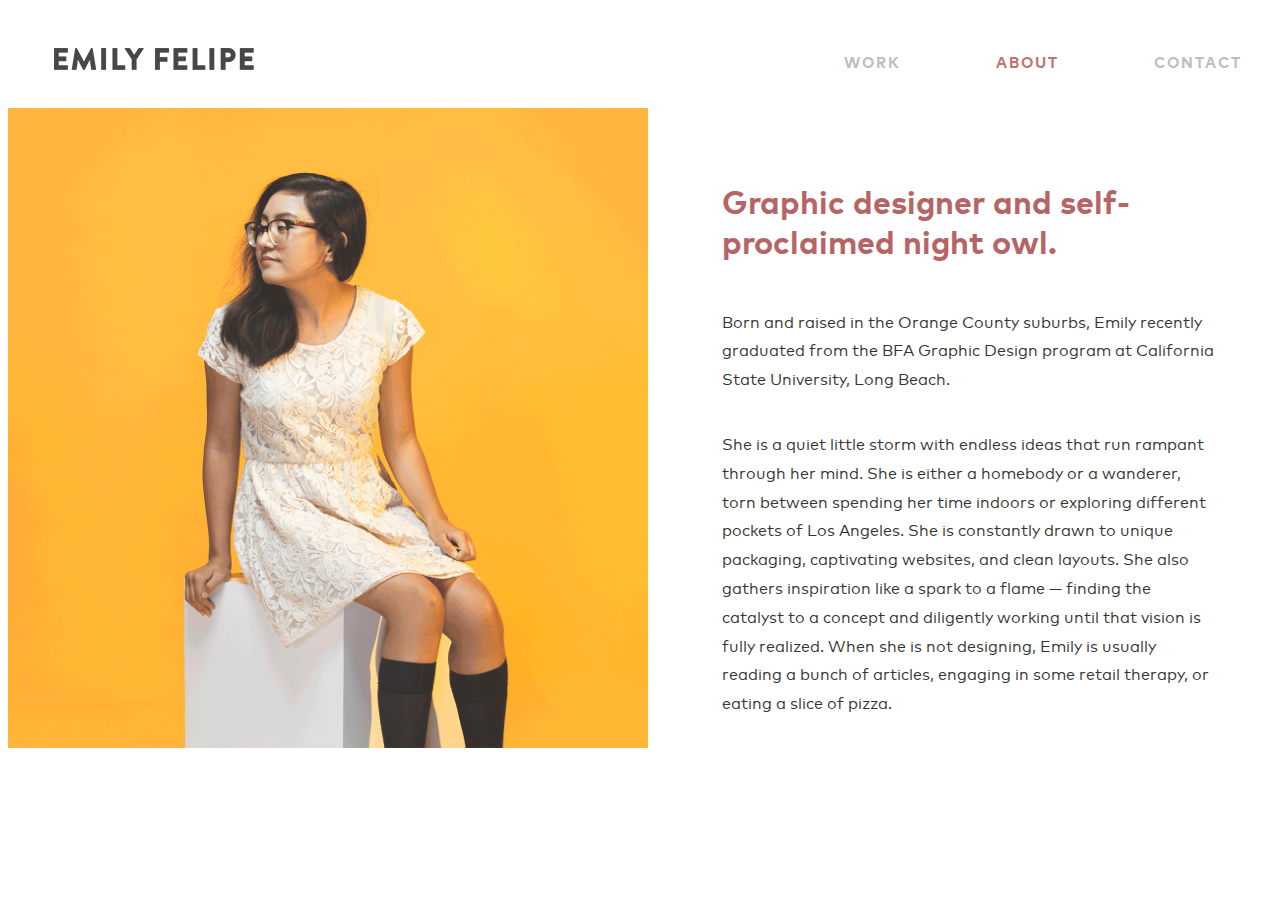
==== about/index.html @ 990c2092 "Add files via upload" ====
<!doctype html>
<html>
<head>
<meta name="viewport" content="width=device-width, initial-scale=1.0">
<meta charset="UTF-8">
<title>Emily Felipe – About</title>
<link rel="stylesheet" type="text/css" href="http://yui.yahooapis.com/3.3.0/build/cssreset/reset-min.css" />
<link rel="stylesheet" type="text/css" href="../css/style.css" />
<link rel="stylesheet" type="text/css" href="../css/responsive.css" />
<link rel="stylesheet" type="text/css" href="../css/about/2cols.css" />
<link rel="icon" type="image/ico" href="/favicon.ico" />
<script src="http://ajax.googleapis.com/ajax/libs/jquery/1.11.0/jquery.min.js"></script>
<script type="text/javascript" src="../js/js.js"></script>
</head>

<body>
<nav>
<ul>
	<li class="logo"><a href="../"><img src="../assets/images/nav/name.png" alt="Emily Felipe"></a></li>
    <li><a class="work" href="../">Work</a></li>
    <li><a class="about active" href="/about">About</a></li>
    <li><a class="contact" href="../contact">Contact</a></li>
</ul>

<div class="button">
 	<a href="#">
 		<img class="btn-open" src="../assets/images/nav/hamburger.png" alt="Menu">
 		<img class="btn-close" src="../assets/images/nav/close.png" alt="Close">
    </a>
</div>
</nav>

<div class="overlay">
	<div class="wrap">
 	<ul class="wrap-nav">
 		<li><a class="work" href="../">Work</a></li> 
 		<li><a class="about" href="/about">About</a></li>
        <li><a class="contact" href="../contact">Contact</a></li>
     </ul>
     </div>
</div>



<div class="maincontainer">
	<div class="section group">
		<div class="col span_1_of_2">
    	<div class="portrait">
		<img src="../assets/images/about/emilyfelipe.gif" alt="Emily Felipe, Graphic Designer">
		</div>
    	</div>
    
		<div class="col span_1_of_2">
    		<div class="bio">
    		<h2>Graphic designer and self-proclaimed night owl.</h2>
        	<p>Born and raised in the Orange County suburbs, Emily recently graduated from the BFA Graphic Design program at California State University, Long Beach.</p>
			<p>She is a quiet little storm with endless ideas that run rampant through her mind. She is either a homebody or a wanderer, torn between spending her time indoors or exploring different pockets of Los Angeles. She is constantly drawn to unique packaging, captivating websites, and clean layouts. She also gathers inspiration like a spark to a flame &mdash; finding the catalyst to a concept and diligently working until that vision is fully realized. When she is not designing, Emily is usually reading a bunch of articles, engaging in some retail therapy, or eating a slice of pizza.</p>
			</div>
    	</div>
	</div>
</div>
</body>
</html>
---- css/style.css ----
@charset "UTF-8";
/* CSS Document */

@font-face {
  font-family: 'Mark';
  font-weight: bold;
  src: url('../assets/fonts/Mark-Bold/markbold-webfont.eot'); /* IE9 Compat Modes */
  src: url('../assets/fonts/Mark-Bold/markbold-webfont.eot?#iefix') format('embedded-opentype'), /* IE6-IE8 */
       url('../assets/fonts/Mark-Bold/markbold-webfont.woff') format('woff'), /* Pretty Modern Browsers */
       url('../assets/fonts/Mark-Bold/markbold-webfont.otf')  format('opentype'), /* Safari, Android, iOS */
       url('../assets/fonts/Mark-Bold/markbold-webfont.svg') format('svg'); /* Legacy iOS */
}

@font-face {
  font-family: 'Mark';
  font-weight: normal;
  src: url('../assets/fonts/Mark-Regular/markregular-webfont.eot'); /* IE9 Compat Modes */
  src: url('../assets/fonts/Mark-Regular/markregular-webfont.eot?#iefix') format('embedded-opentype'), /* IE6-IE8 */
       url('../assets/fonts/Mark-Regular/markregular-webfont.woff') format('woff'), /* Pretty Modern Browsers */
       url('../assets/fonts/Mark-Regular/markregular-webfont.otf')  format('opentype'), /* Safari, Android, iOS */
       url('../assets/fonts/Mark-Regular/markregular-webfont.svg') format('svg'); /* Legacy iOS */
}

@font-face {
  font-family: 'Mark';
  font-style: italic;
  src: url('../assets/fonts/Mark-RegularItalic/markregularitalic-webfont.eot'); /* IE9 Compat Modes */
  src: url('../assets/fonts/Mark-RegularItalic/markregularitalic-webfont.eot?#iefix') format('embedded-opentype'), /* IE6-IE8 */
       url('../assets/fonts/Mark-RegularItalic/markregularitalic-webfont.woff') format('woff'), /* Pretty Modern Browsers */
       url('../assets/fonts/Mark-RegularItalic/markregularitalic-webfont.otf')  format('opentype'), /* Safari, Android, iOS */
       url('../assets/fonts/Mark-RegularItalic/markregularitalic-webfont.svg') format('svg'); /* Legacy iOS */
}


html, body {
	width: 100%;
	height: 100%;
	background-color: #FFFFFF;
}

/***************************************************
 			   NAVIGATING THROUGH LIFE.
 ***************************************************/
.logo {
	display: block;
	position: absolute;
	white-space: nowrap;
	text-align: left;
	top: 25px;
	opacity: 1;
}

ul {
	margin: 0;
	padding: 0;
	text-decoration: none;
	list-style: none;
}

li {
	padding: 0;
	margin: 0;
}

nav {
	text-align: center;
	width: 100%;
	height: 100px;
	background-color: #FFFFFF;
	margin: 0 auto;
	position: fixed;
	overflow: hidden;
	opacity: 0.9;
	z-index: 9;
}

nav ul {
	text-align: right;
	height: 55px;
	padding: 30px 0;
}

nav ul li {
	display: inline-block;
}

nav ul li a {
	color: #B5B7B7;
	font-family: Mark;
	font-size: 95%;
	font-weight: bold;
	list-style: none;
	text-decoration: none;
	text-transform: uppercase;
	letter-spacing: 2px;
	display: inline-block;
	padding: 1em 3em;
}

nav ul li a:hover {
	text-decoration: none;
	-webkit-transition: all .2s ease-in-out;
	-moz-transition: all .2s ease-in-out;
	-o-transition: all .2s ease-in-out;
	transition: all .2s ease-in-out;
}

/* INACTIVE NAV LINK */
nav ul li a.home:hover, nav ul li a.home.active {
	color: #B7E1DA;
}

nav ul li a.work:hover, nav ul li a.work.active {
	color: #87CFC4;
}

nav ul li a.about:hover, nav ul li a.about.active {
	color: #B66465;
}

nav ul li a.contact:hover, nav ul li a.contact.active {
	color: #F26652;
}

.button img {
	display: inline;
	position: absolute;
	right: 20px;
	top: 15px;
	width: 70px;
}

/* CODE FOR OVERLAY NAVIGATION MENU. */
.overlay {
	display: none;
	position: fixed;
	top: 0;
	height: 100%;
	width: 100%;
	background: rgba(255, 255, 255, 0.9);
	overflow: auto;
	z-index: 1;
}

.wrap {
	color: #FFFFFF;
	text-align: center;
	width: 100%;
	margin: 0 auto;
}

.wrap ul.wrap-nav {
	text-transform: uppercase;
	padding: 150px 0px 100px;
}

.wrap ul.wrap-nav > li {
	font-family: Mark;
	font-size: 30px;
	font-weight: bold;
	letter-spacing: 2px;
	display: inline-block;
	vertical-align: top;
	width: 24%;
	position: relative; 
}

.wrap ul.wrap-nav > li a {
	color: #B5B7B7;
	display: block;
	padding: 8px 0;
	text-decoration: none;
}

.wrap ul.wrap-nav > li a.work:hover {
	color: #87CFC4;
}

.wrap ul.wrap-nav > li a.about:hover {
	color: #B66465;
}

.wrap ul.wrap-nav ul {
	padding: 20px 0;
}

.wrap ul.wrap-nav ul li {
	display: block;
	font-size: 16px;
	width: 100%;
	color: #B5B7B7;
}

.wrap ul.wrap-nav ul li a {
	color: #B5B7B7;
}



/***************************************************
 		  WORK, WORK, WORK, WORK, WORK, WORK. 
 ***************************************************/

.homecontainer {
	padding-top: 100px;
	margin: 0;
}

.colorbox {
	cursor: pointer;
	height: auto;
	width: auto;
	position: relative;
	overflow: hidden;
	display: inline-block;
}

.colorbox img {
	-webkit-transition: all 300ms ease-out;
	-moz-transition: all 300ms ease-out;
	-o-transition: all 300ms ease-out;
	-ms-transition: all 300ms ease-out;
	transition: all 300ms ease-out;
	max-width: 100%;
	max-height: 100%;
	vertical-align: bottom;
}

/* ONLY BECAUSE FIREFOX DOESN'T SUPPORT MAX-WIDTH */
@-moz-document url-prefix() {
    .colorbox img {
        width: 100%;
    }
}

// Styles for IE10
@media screen and (-ms-high-contrast: active), (-ms-high-contrast: none) {
    .colorbox img {
        width: 100%;
    }
}

.colorbox:hover img {
	-webkit-filter: grayscale(100%);
	filter: grayscale(100%);
}

.colorbox .coloroverlay {
	position: absolute;
	top: 0;
	left: 0;
	color: #FFFFFF;
	z-index: 0;
	-webkit-transition: all 300ms ease-out;
	-moz-transition: all 300ms ease-out;
	-o-transition: all 300ms ease-out;
	-ms-transition: all 300ms ease-out;
	transition: all 300ms ease-out;
	width: 100%;
	height: 100%;
	opacity: 0;
	padding: 0;
}

.colorbox:hover .coloroverlay {
	opacity: 0.9;
}

.colorbox #project1 {
	background-color: #B7E1DA;
}

.colorbox #project2 {
	background-color: #87CFC4;
}

.colorbox #project3 {
	background-color: #C17D7B;
}

.colorbox #project4 {
	background-color: #B66465;
}

.colorbox #project5 {
	background-color: #F7A089;
}

.colorbox #project6 {
	background-color: #F26652;
}

.colorbox .overtext {
	-webkit-transition: all 300ms ease-out;
	-moz-transition: all 300ms ease-out;
	-o-transition: all 300ms ease-out;
	-ms-transition: all 300ms ease-out;
	transition: all 300ms ease-out;
	-webkit-transform: translateY(40px);
	transform: translateY(40px);
}

.colorbox .title {
	font-size: 175%;
	font-family: Mark;
	font-weight: bold;
	text-align: center;
	width: inherit;
	height: inherit;
	opacity: 0;
	padding-top: 30%;
	transition-delay: 0.1s;
	transition-duration: 0.2s;
}

.colorbox:hover .title, .colorbox:focus .title {
	opacity: 1;
	-webkit-transform: translateY(0px);
	transform: translateY(0px);
}



/***************************************************
 		  PROJECTS ON PROJECTS ON PROJECTS. 
 ***************************************************/
 
 .container {
	 max-width: 960px;
	 margin: 0 auto;
}

.container img {
	max-width: 100%;
	max-height: 100%;
}

.module:last-child {
	margin-bottom: 0;
}

.module p, .module h2 {
	margin-bottom: 20px;
}

.module p:last-child {
	margin-bottom: 0;
}

.module.content {
	padding: 40px 0;
}

.module.content a:link, .module.content a:active, 
.module.content a:visited {
	font-weight: bold;
	font-style: none;
	color: #b5b7b7;
	text-decoration: none;
}

.module.content a:hover {
	color: #87CFC4;
	text-decoration: none;
	-webkit-transition: all .2s ease-in-out;
	-moz-transition: all .2s ease-in-out;
	-o-transition: all .2s ease-in-out;
	transition: all .2s ease-in-out;
}

.herooverlay {
	position: absolute;
	top: 0;
	left: 0;
	width: 100%;
	height: 600px;
	background-color: rgba(51,51,51,0.7);
}

.module.header, .module.image {
	height: 600px;
	background-position: 50% 50%;
	background-repeat: no-repeat;
	background-attachment: fixed;
	background-size: cover;
}

.module.header h1 {
	color: #ffffff;
	font-size: 320%;
	line-height: 57.6px;
	font-weight: bold;
	text-align: center;
	padding: 30% 0 0 0;
}

.module.header h2 {
	padding-top: 50px;
}

#heroimage1 {
	background-image: url("../assets/images/work/beach-house_hero.jpg");
}

#heroimage2 {
	background-image: url("../assets/images/work/thirdwall_hero.jpg");
}

#heroimage3 {
	background-image: url("../assets/images/work/my-month-on-tinder_hero.jpg");
}

#heroimage4 {
	background-image: url("../assets/images/work/thank-you-cards_hero.jpg");
}

#heroimage5 {
	background-image: url("../assets/images/work/open24-website_hero.jpg");
}



/***************************************************
 		  	  WHAT YOU KNOW ABOUT ME? 
 ***************************************************/
.maincontainer {
	padding-top: 100px;
	margin: 0;
}

.portrait {
	margin: 0;
	padding: 0;
}

.portrait img {
	max-width: 100%;
	height: auto;
	vertical-align: bottom;
}

.bio {
	margin: 10%;
}

.bio h2 {
	color: #B66465;
}


	
/**************************************************
			 YOU HAVE MY CONTACT INFO.
***************************************************/
.contactinfo {
	width: 100%;
	height: 100%;
	background-repeat: no-repeat;
	background-attachment: fixed;
}

.contactinfo h1 {
	color: #FFFFFF;
	font-size: 320%;
	line-height: 57.6px;
	font-weight: bold;
	text-align: center;
	padding: 30% 0 0 0;
}

.contactinfo a img {
	width: 70px;
	height: 70px;
	-webkit-filter: grayscale(100%);
	filter: grayscale(100%);
}

.orangegradient {
	position: absolute;
	top: 0;
	left: 0;
	width: 100%;
	height: 100%;
    background: #f7a089; /* For browsers that do not support gradients */
    background: -webkit-linear-gradient(#f26652, #f7a089); /* For Safari 5.1 to 6.0 */
    background: -o-linear-gradient(#f26652, #f7a089); /* For Opera 11.1 to 12.0 */
    background: -moz-linear-gradient(#f26652, #f7a089); /* For Firefox 3.6 to 15 */
    background: linear-gradient(#f26652, #f7a089); /* Standard syntax */
}

.contactinfo a:hover img {
	width: 70px;
	height: 70px;
	-webkit-filter: none;
	filter: none;
	-webkit-transition: all .2s ease-in-out;
	-moz-transition: all .2s ease-in-out;
	-o-transition: all .2s ease-in-out;
	transition: all .2s ease-in-out;
	
}

#contacticons {
	width: 24%;
	margin: auto;
	padding-top: 2%;
	display: block;
}




/***************************************************
 				YOU'RE JUST MY TYPE. 
 ***************************************************/
h1 {
	font-family: Mark;
	font-weight: bold;
	font-size: 300%;
	color: #FFFFFF;
	line-height: 120%;
	text-align: center;
}

h2 {
	font-family: Mark;
	font-weight: bold;
	font-size: 200%;
	color: #87cfc4;
	line-height: 125%;
	text-align: left;
	padding: 10px;
}

h3 {
	font-family: Mark;
	font-style: italic;
	font-size: 200%;
	color: #FFFFFF;
	line-height: 140%;
	text-align: center;
	padding: 10px;
}

p {
	font-family: Mark;
	font-weight: normal;
	font-size: 100%;
	color: #333333;
	line-height: 180%;
	text-align: left;
	padding: 10px;
}

em {
	font-style: italic;
}
---- css/responsive.css ----
@charset "UTF-8";
/* CSS Document */


/***************************************************
  		  HMMM, THAT RESPONSIVE NAVIGATION.
 ***************************************************/
@media all and (min-width: 960px) {
	nav ul {
	  text-align: right;
  }
  
  .button {
	  visibility: hidden;
  }
}

@media screen and (max-width: 48em) {
	.wrap ul.wrap-nav > li {
		width: 100%;
		padding: 10px 0;
		margin: 30px 0;
	}
		
	.wrap ul.wrap-nav {
		padding: 20px 0px 0px;
		margin-top: 100px;
	}
		
	nav ul li {
		opacity: 0;
		visibility: hidden;
	}
		
	.button {
		top: 0;
	}
	
	.logo {
		visibility: visible;
	}
}



/***************************************************
   HERE ARE SOME MEDIA QUERIES FOR THOSE PROJECTS.
 ***************************************************/
@media screen and (max-width: 48em) {
	.module h2 {
		font-size: 170%;
	}
	
	.module p {
		font-size: 95%;
	}
	  
	.herooverlay {
		height: 350px;
	}
	  
	.module.header h1 {
		margin-top: 70px;
		font-size: 200%;
		line-height: 150%;
	}
	  
	.module.header, .module.image {
		height: 350px;
		background-position: 0 0;
		background-repeat: no-repeat;
		background-attachment: fixed;
		background-size: 100%;
	}
	
	#heroimage1 {
		background-image: url("../assets/images/work/beach-house_hero_mobile.jpg");
	}
	
	#heroimage2 {
		background-image: url("../assets/images/work/thirdwall_hero_mobile.jpg");
	}
		
	#heroimage3 {
		background-image: url("../assets/images/work/my-month-on-tinder_hero_mobile.jpg");
	}
	
	#heroimage4 {
		background-image: url("../assets/images/work/thank-you-cards_hero_mobile.jpg");
	}
	
	#heroimage5 {
		background-image: url("../assets/images/work/open24-website_hero_mobile.jpg");
	}
	
	.copy {
		margin: 10%;
	}	
}

@media all and (min-width: 960px) {
	.module.header h1 {
	  font-size: 320%;
	}
}




/***************************************************
   			     THIS IS ABOUT ME.
 ***************************************************/
 @media screen and (max-width: 48em) {
	 .bio h2 {
		 font-size: 170%;
	 }
	 
	 .bio p {
		 font-size: 95%;
	 }
 }
 
 @media all and (min-width: 960px) {
	 .bio h2 {
		 font-size: 200%;
	 }
 }
 
 
 
/***************************************************
   			  GOTTA GET THOSE CONTACTS.
 ***************************************************/
 @media screen and (max-width: 48em) { 
	 .contactinfo h1 {
		 margin-top: 50px;
		 font-size: 170%;
		 line-height: 150%;
	 }
	 
	 #contacticons {
		 margin-top: 30px;
		 width: 15%;
	 }
 }
 
 @media all and (min-width: 960px) {
	 .contactinfo h1 {
		 font-size: 320%;
	 }
 }
---- css/about/2cols.css ----
@charset "UTF-8";
/* CSS Document */


/***************************************************
 		HERE'S YOUR RESPONSIVE GRID SYSTEM.
 ***************************************************/
/*  SECTIONS  */
.section {
	clear: both;
	padding: 0px;
	margin: 0px;
}

/*  COLUMN SETUP  */
.col {
	display: block;
	float: left;
	margin: 0% 0 0% 0;
}

.col:first-child {
	margin-left: 0; 
}

/*  GROUPING  */
.group:before, .group:after {
	content: "";
	display: table;
}
	
.group:after {
	clear: both;
}
	
.group {
	zoom: 1; /* For IE 6/7 */
}



/***************************************************
  		TWO-COLUMN GRID FOR ALL OF THAT WORK.
 ***************************************************/
 /*  GRID OF TWO  */
.maincontainer .span_2_of_2 {
	width: 100%;
}

.maincontainer .span_1_of_2 {
	width: 50%;
}

/*  GO FULL WIDTH AT LESS THAN 480 PIXELS */

@media only screen and (max-width: 480px) {
	.col { 
		margin: 0% 0 0% 0;
	}
}

@media only screen and (max-width: 480px) {
	.maincontainer .span_2_of_2,
	.maincontainer .span_1_of_2 {
		width: 100%;
	}
}
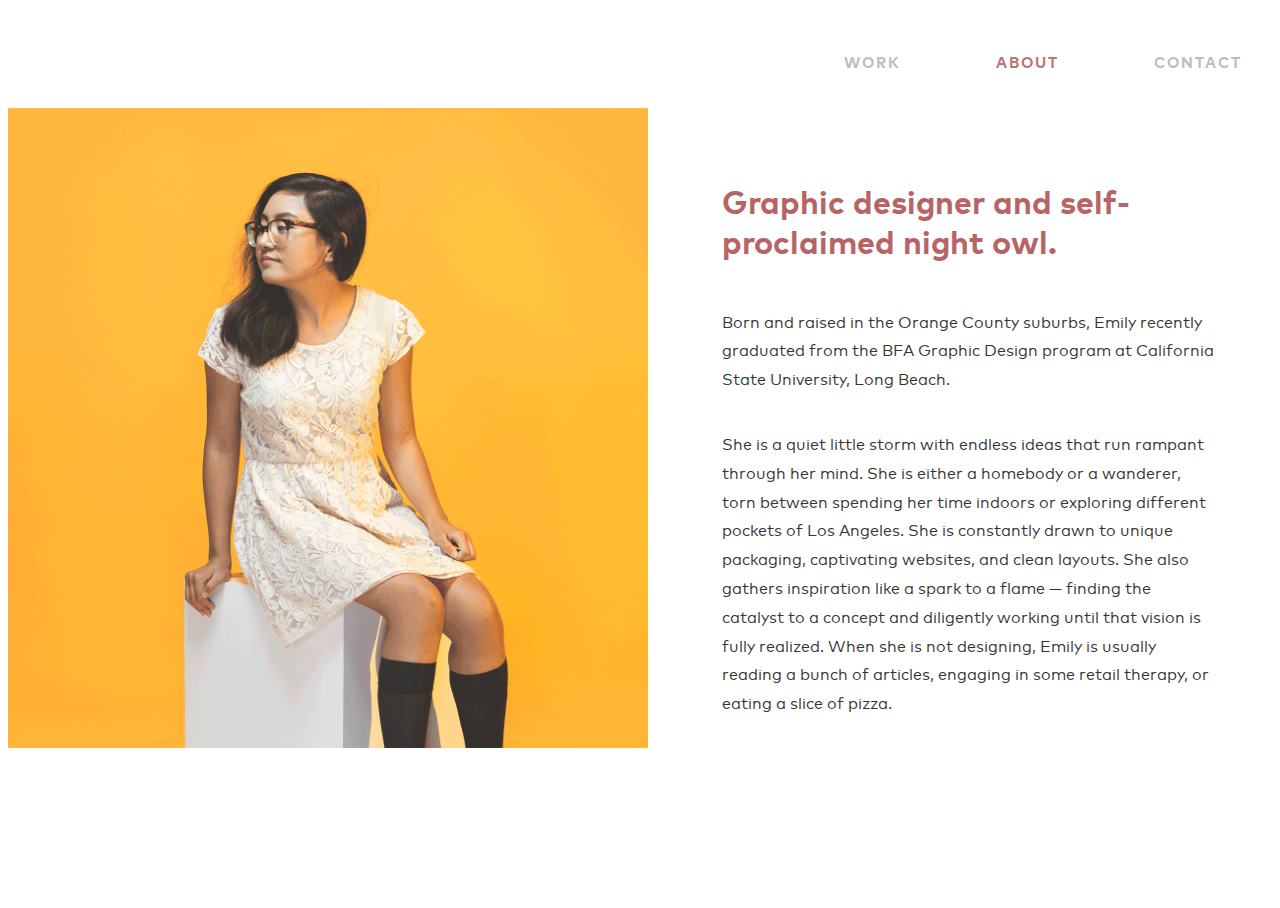
==== commit e7a0f808: "clean up HTML files and replace name PNG with SVG" ====
--- a/about/index.html
+++ b/about/index.html
@@ -1,63 +1,69 @@
 <!doctype html>
 <html>
 <head>
+
 <meta name="viewport" content="width=device-width, initial-scale=1.0">
 <meta charset="UTF-8">
+
 <title>Emily Felipe – About</title>
+
 <link rel="stylesheet" type="text/css" href="http://yui.yahooapis.com/3.3.0/build/cssreset/reset-min.css" />
 <link rel="stylesheet" type="text/css" href="../css/style.css" />
 <link rel="stylesheet" type="text/css" href="../css/responsive.css" />
 <link rel="stylesheet" type="text/css" href="../css/about/2cols.css" />
 <link rel="icon" type="image/ico" href="/favicon.ico" />
+
 <script src="http://ajax.googleapis.com/ajax/libs/jquery/1.11.0/jquery.min.js"></script>
 <script type="text/javascript" src="../js/js.js"></script>
 </head>
 
 <body>
-<nav>
-<ul>
-	<li class="logo"><a href="../"><img src="../assets/images/nav/name.png" alt="Emily Felipe"></a></li>
-    <li><a class="work" href="../">Work</a></li>
-    <li><a class="about active" href="/about">About</a></li>
-    <li><a class="contact" href="../contact">Contact</a></li>
-</ul>
+<!--Navigation-->
+	<nav>
+		<ul>
+			<li class="logo"><a href="../"><img src="../assets/images/nav/emilyfelipe.svg" alt="Emily Felipe"></a></li>
+			<li><a class="work" href="../">Work</a></li>
+			<li><a class="about active" href="/about">About</a></li>
+			<li><a class="contact" href="../contact">Contact</a></li>
+		</ul>
 
-<div class="button">
- 	<a href="#">
- 		<img class="btn-open" src="../assets/images/nav/hamburger.png" alt="Menu">
- 		<img class="btn-close" src="../assets/images/nav/close.png" alt="Close">
-    </a>
-</div>
-</nav>
+<!--Hamburger Menu Navigation-->
+		<div class="button">
+			<a href="#">
+				<img class="btn-open" src="../assets/images/nav/hamburger.png" alt="Menu">
+				<img class="btn-close" src="../assets/images/nav/close.png" alt="Close">
+			</a>
+		</div>
+	</nav>
 
-<div class="overlay">
-	<div class="wrap">
- 	<ul class="wrap-nav">
- 		<li><a class="work" href="../">Work</a></li> 
- 		<li><a class="about" href="/about">About</a></li>
-        <li><a class="contact" href="../contact">Contact</a></li>
-     </ul>
-     </div>
-</div>
+	<div class="overlay">
+		<div class="wrap">
+			<ul class="wrap-nav">
+				<li><a class="work" href="../">Work</a></li>
+				<li><a class="about" href="/about">About</a></li>
+				<li><a class="contact" href="../contact">Contact</a></li>
+			</ul>
+		</div>
+	</div>
 
+<!--Begin About Page-->
+	<div class="maincontainer">
+		<div class="section group">
+			<div class="col span_1_of_2">
+				<div class="portrait">
+					<img src="../assets/images/about/emilyfelipe.gif" alt="Emily Felipe, Graphic Designer">
+				</div>
+			</div>
 
+			<div class="col span_1_of_2">
+				<div class="bio">
+					<h2>Graphic designer and self-proclaimed night owl.</h2>
+					<p>Born and raised in the Orange County suburbs, Emily recently graduated from the BFA Graphic Design program at California State University, Long Beach.</p>
+					<p>She is a quiet little storm with endless ideas that run rampant through her mind. She is either a homebody or a wanderer, torn between spending her time indoors or exploring different pockets of Los Angeles. She is constantly drawn to unique packaging, captivating websites, and clean layouts. She also gathers inspiration like a spark to a flame &mdash; finding the catalyst to a concept and diligently working until that vision is fully realized. When she is not designing, Emily is usually reading a bunch of articles, engaging in some retail therapy, or eating a slice of pizza.</p>
+				</div>
+			</div>
+		</div>
+	</div>
 
-<div class="maincontainer">
-	<div class="section group">
-		<div class="col span_1_of_2">
-    	<div class="portrait">
-		<img src="../assets/images/about/emilyfelipe.gif" alt="Emily Felipe, Graphic Designer">
-		</div>
-    	</div>
-    
-		<div class="col span_1_of_2">
-    		<div class="bio">
-    		<h2>Graphic designer and self-proclaimed night owl.</h2>
-        	<p>Born and raised in the Orange County suburbs, Emily recently graduated from the BFA Graphic Design program at California State University, Long Beach.</p>
-			<p>She is a quiet little storm with endless ideas that run rampant through her mind. She is either a homebody or a wanderer, torn between spending her time indoors or exploring different pockets of Los Angeles. She is constantly drawn to unique packaging, captivating websites, and clean layouts. She also gathers inspiration like a spark to a flame &mdash; finding the catalyst to a concept and diligently working until that vision is fully realized. When she is not designing, Emily is usually reading a bunch of articles, engaging in some retail therapy, or eating a slice of pizza.</p>
-			</div>
-    	</div>
-	</div>
-</div>
 </body>
 </html>
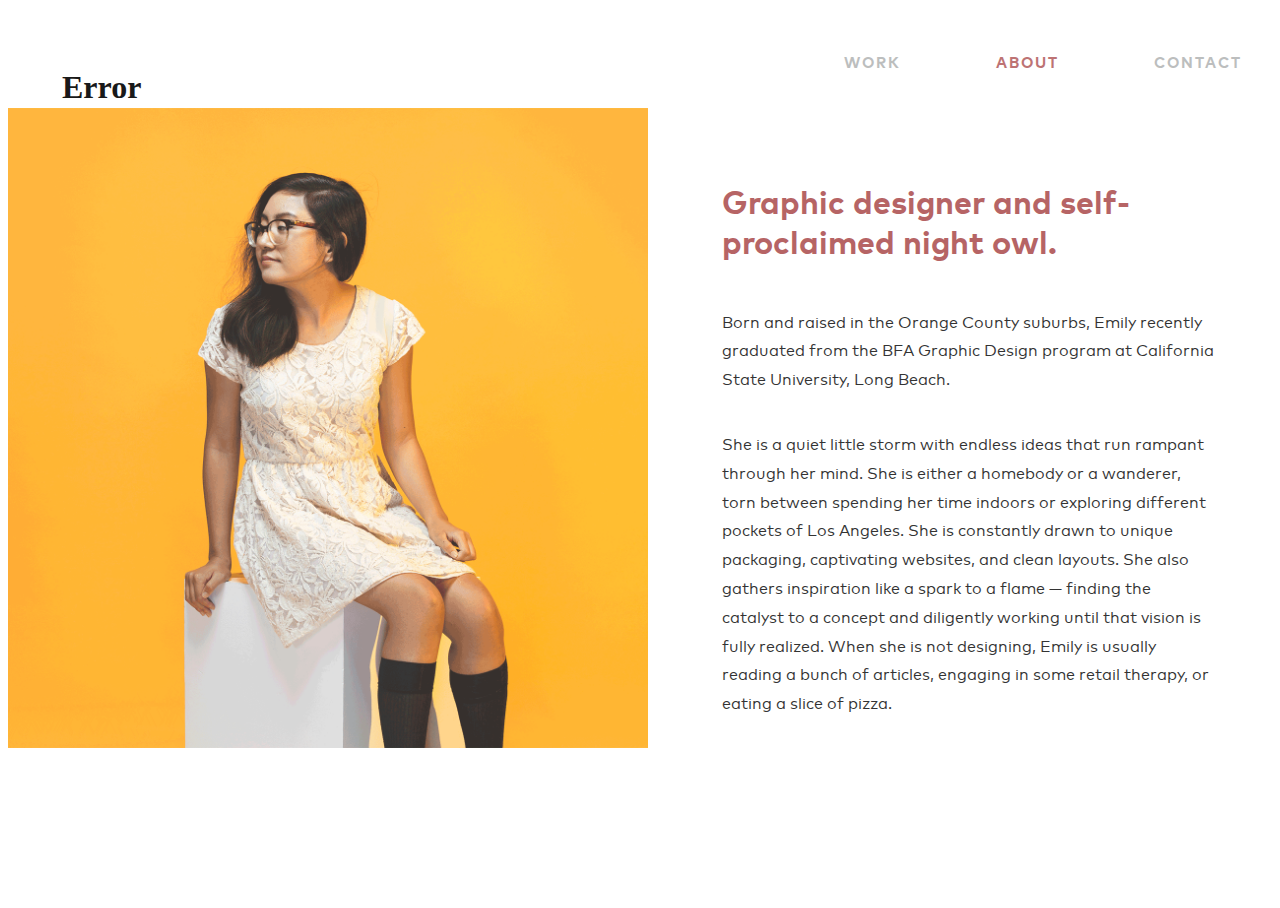
==== commit cc129e1e: "add .htaccess to view SVG on HTML files" ====
--- a/about/index.html
+++ b/about/index.html
@@ -21,7 +21,7 @@
 <!--Navigation-->
 	<nav>
 		<ul>
-			<li class="logo"><a href="../"><img src="../assets/images/nav/emilyfelipe.svg" alt="Emily Felipe"></a></li>
+			<li class="logo"><a href="/"><embed src="assets/images/nav/emilyfelipe.svg" width="200" alt="Emily Felipe" type="image/svg+xml" /></a></li>
 			<li><a class="work" href="../">Work</a></li>
 			<li><a class="about active" href="/about">About</a></li>
 			<li><a class="contact" href="../contact">Contact</a></li>
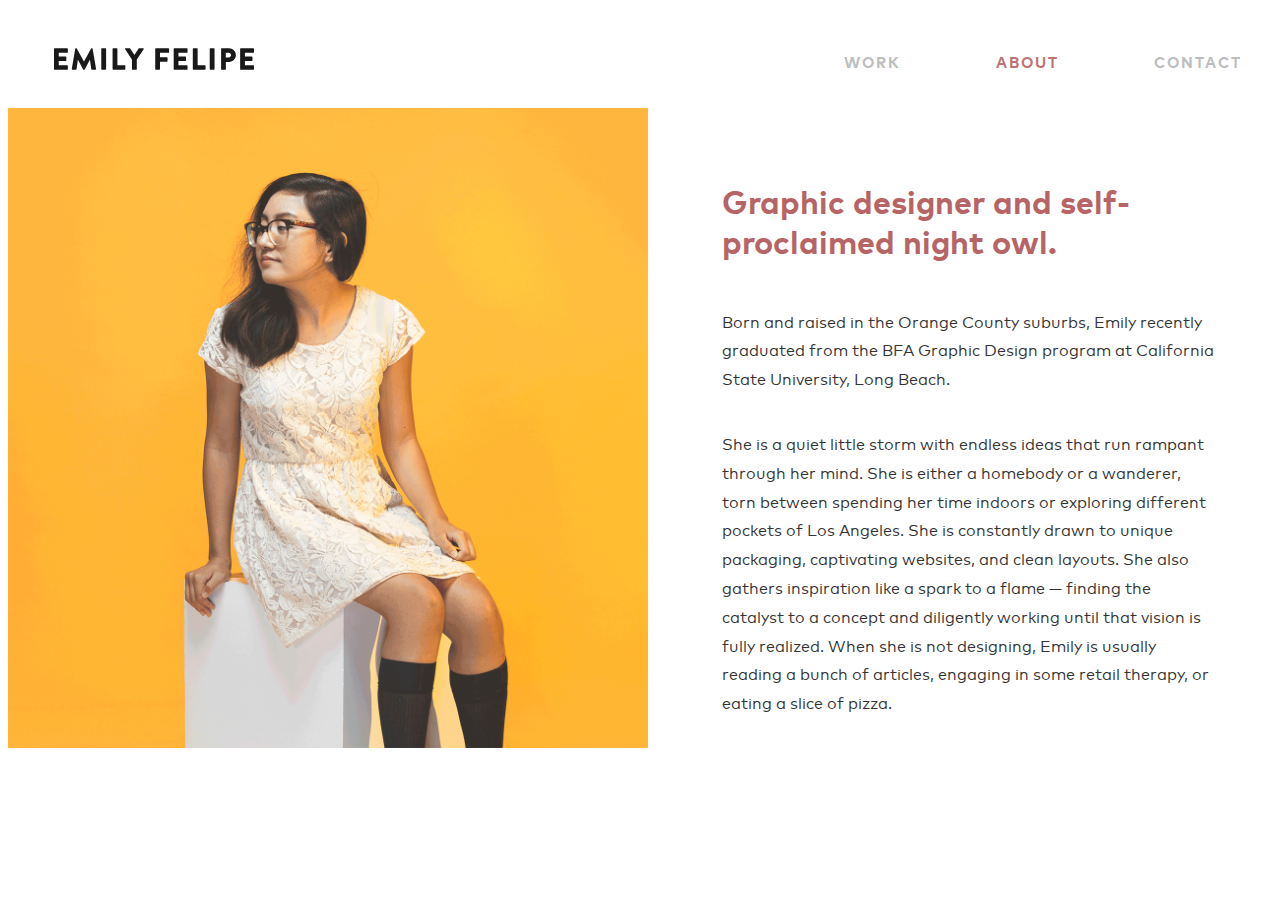
==== commit 8c52656b: "debug SVG path filename on other pages" ====
--- a/about/index.html
+++ b/about/index.html
@@ -21,7 +21,7 @@
 <!--Navigation-->
 	<nav>
 		<ul>
-			<li class="logo"><a href="/"><embed src="assets/images/nav/emilyfelipe.svg" width="200" alt="Emily Felipe" type="image/svg+xml" /></a></li>
+			<li class="logo"><a href="/"><embed src="../assets/images/nav/emilyfelipe.svg" width="200" alt="Emily Felipe" type="image/svg+xml" /></a></li>
 			<li><a class="work" href="../">Work</a></li>
 			<li><a class="about active" href="/about">About</a></li>
 			<li><a class="contact" href="../contact">Contact</a></li>
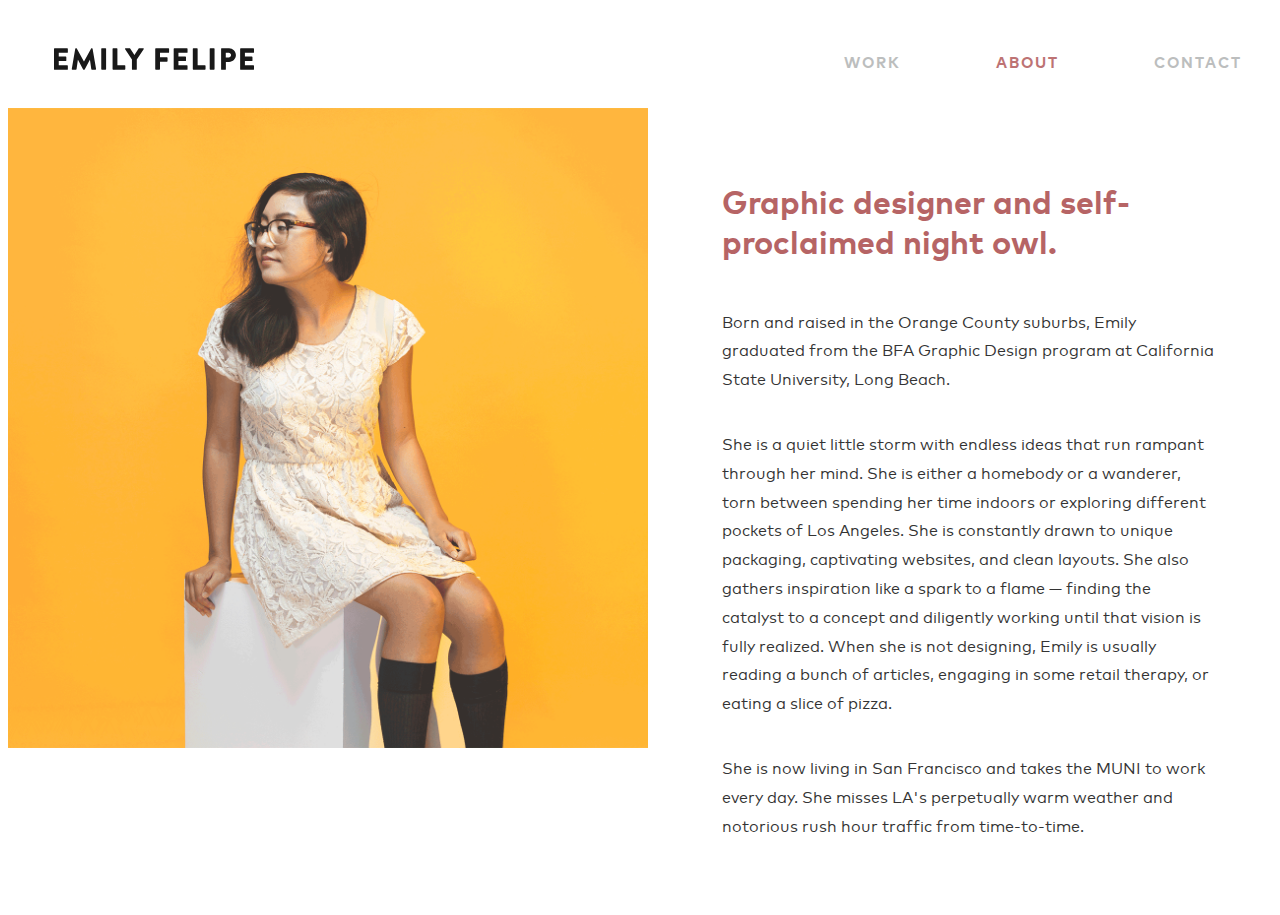
==== commit 2bca992a: "updated bio in About section" ====
--- a/about/index.html
+++ b/about/index.html
@@ -58,8 +58,9 @@
 			<div class="col span_1_of_2">
 				<div class="bio">
 					<h2>Graphic designer and self-proclaimed night owl.</h2>
-					<p>Born and raised in the Orange County suburbs, Emily recently graduated from the BFA Graphic Design program at California State University, Long Beach.</p>
+					<p>Born and raised in the Orange County suburbs, Emily graduated from the BFA Graphic Design program at California State University, Long Beach.</p>
 					<p>She is a quiet little storm with endless ideas that run rampant through her mind. She is either a homebody or a wanderer, torn between spending her time indoors or exploring different pockets of Los Angeles. She is constantly drawn to unique packaging, captivating websites, and clean layouts. She also gathers inspiration like a spark to a flame &mdash; finding the catalyst to a concept and diligently working until that vision is fully realized. When she is not designing, Emily is usually reading a bunch of articles, engaging in some retail therapy, or eating a slice of pizza.</p>
+					<p>She is now living in San Francisco and takes the MUNI to work every day. She misses LA's perpetually warm weather and notorious rush hour traffic from time-to-time.</p>
 				</div>
 			</div>
 		</div>
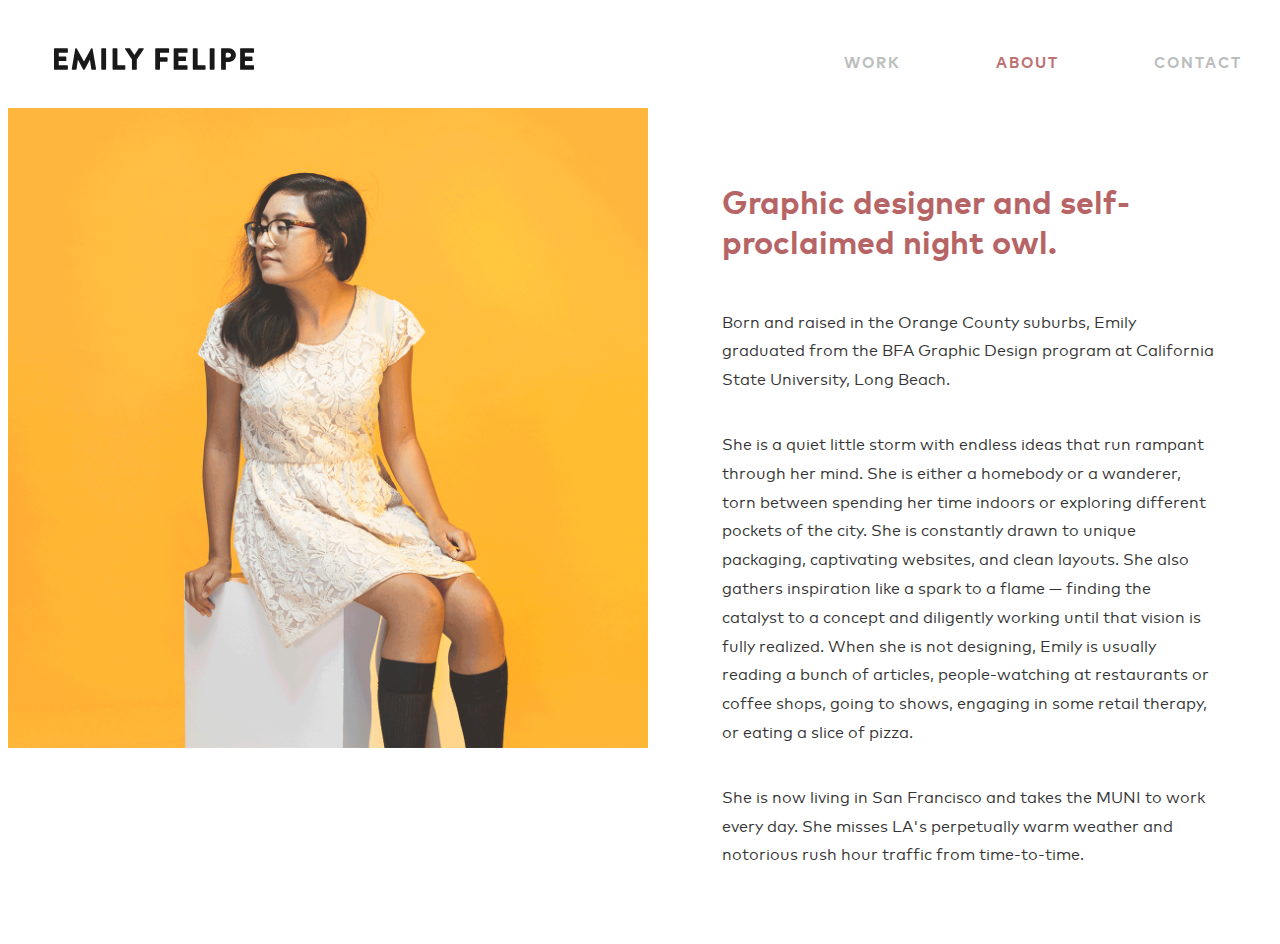
==== commit 7b8ecb5e: "updated About section with more activities to read" ====
--- a/about/index.html
+++ b/about/index.html
@@ -59,7 +59,7 @@
 				<div class="bio">
 					<h2>Graphic designer and self-proclaimed night owl.</h2>
 					<p>Born and raised in the Orange County suburbs, Emily graduated from the BFA Graphic Design program at California State University, Long Beach.</p>
-					<p>She is a quiet little storm with endless ideas that run rampant through her mind. She is either a homebody or a wanderer, torn between spending her time indoors or exploring different pockets of Los Angeles. She is constantly drawn to unique packaging, captivating websites, and clean layouts. She also gathers inspiration like a spark to a flame &mdash; finding the catalyst to a concept and diligently working until that vision is fully realized. When she is not designing, Emily is usually reading a bunch of articles, engaging in some retail therapy, or eating a slice of pizza.</p>
+					<p>She is a quiet little storm with endless ideas that run rampant through her mind. She is either a homebody or a wanderer, torn between spending her time indoors or exploring different pockets of the city. She is constantly drawn to unique packaging, captivating websites, and clean layouts. She also gathers inspiration like a spark to a flame &mdash; finding the catalyst to a concept and diligently working until that vision is fully realized. When she is not designing, Emily is usually reading a bunch of articles, people-watching at restaurants or coffee shops, going to shows, engaging in some retail therapy, or eating a slice of pizza.</p>
 					<p>She is now living in San Francisco and takes the MUNI to work every day. She misses LA's perpetually warm weather and notorious rush hour traffic from time-to-time.</p>
 				</div>
 			</div>
